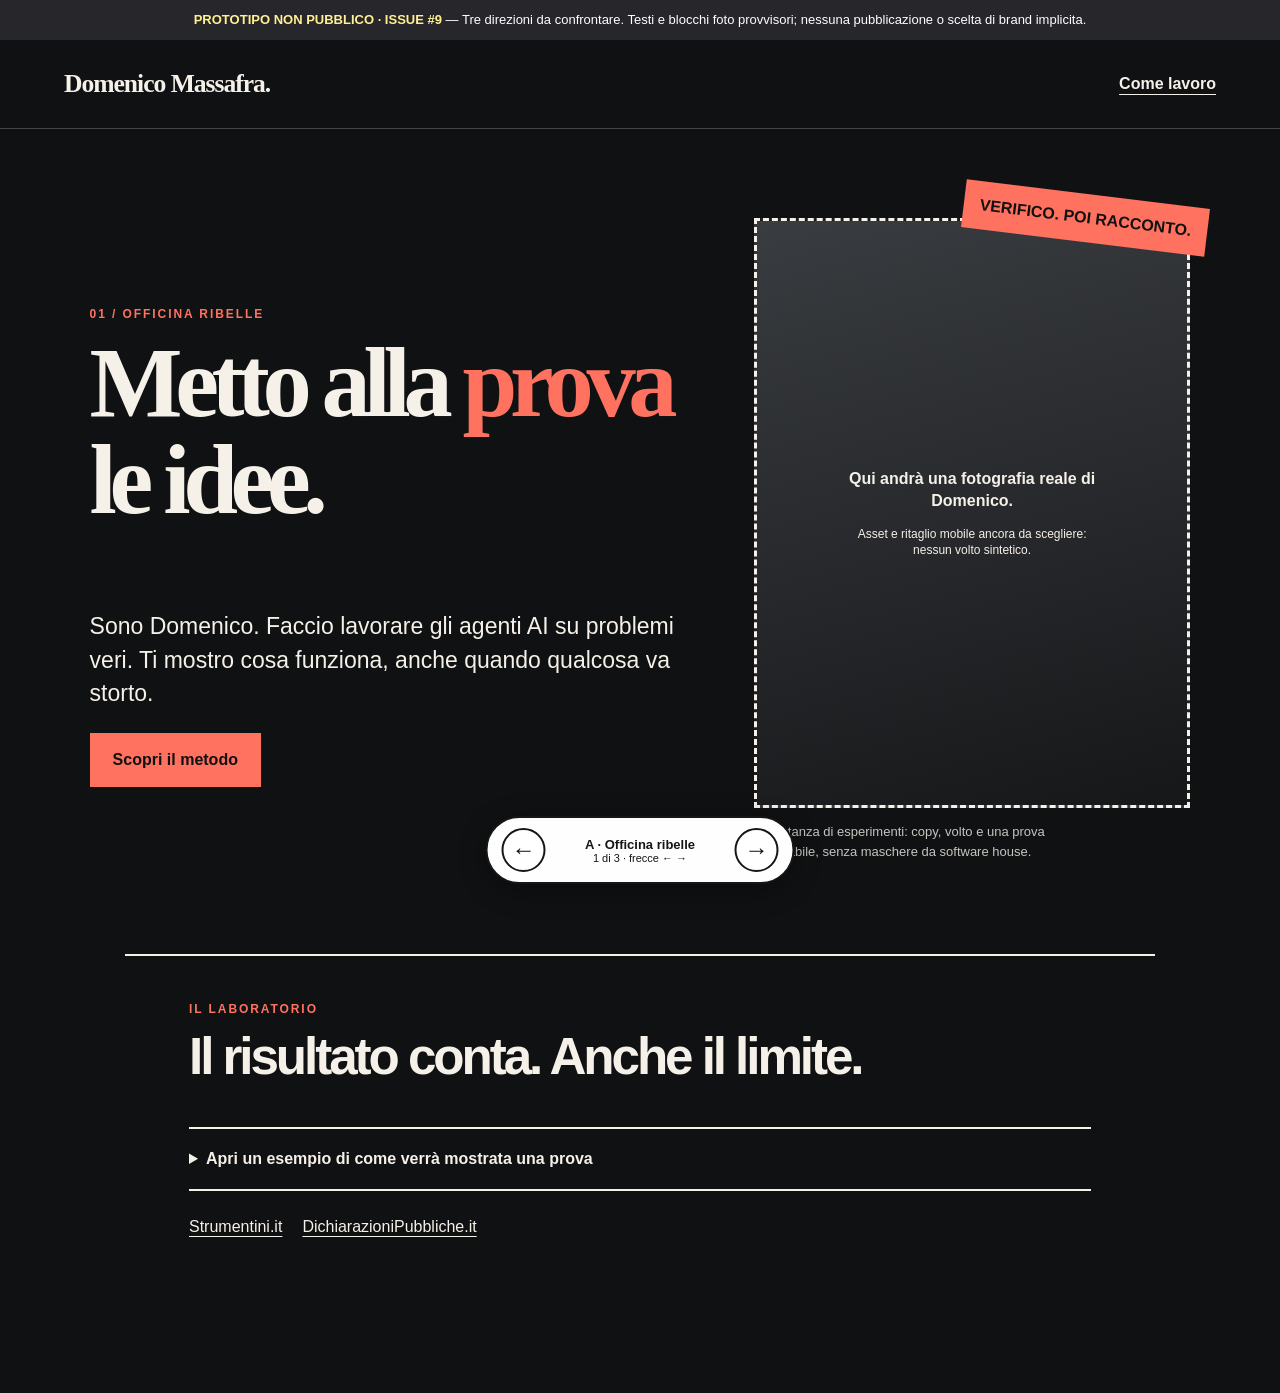
==== docs/prototypes/issue-9-creative-directions.html @ d12f65db "prototype: compare three site design directions (refs #9)" ====
<!doctype html>
<html lang="it">
<head>
  <meta charset="utf-8">
  <meta name="viewport" content="width=device-width, initial-scale=1">
  <meta name="robots" content="noindex,nofollow">
  <title>Prototipo #9 — Tre direzioni per Domenico Massafra</title>
  <!-- Three nonpublic, throwaway visual directions for issue #9; switch via ?variant=a|b|c. -->
  <style>
    *,*::before,*::after{box-sizing:border-box}
    html{scroll-behavior:smooth}
    body{margin:0;font-family:Arial,Helvetica,sans-serif;line-height:1.5}
    button,a{font:inherit}
    a{color:inherit}
    button{cursor:pointer}
    :focus-visible{outline:3px solid #1967ff;outline-offset:4px}
    [hidden]{display:none!important}
    .prototype-note{position:relative;z-index:2;padding:10px 24px;background:#26262b;color:#fff;font-size:13px;text-align:center}
    .prototype-note strong{color:#fff093}
    .prototype-note a{color:#fff;white-space:nowrap}
    .variant{min-height:100vh;padding-bottom:110px}
    .nav{display:flex;justify-content:space-between;align-items:center;gap:18px;padding:25px clamp(22px,5vw,90px)}
    .nav strong{font-size:clamp(16px,1.5vw,22px);letter-spacing:-.04em}
    .nav a{text-underline-offset:5px}
    .kicker{font-size:12px;font-weight:800;letter-spacing:.16em;text-transform:uppercase}
    h1,h2,h3,p{margin-top:0}
    h1{font-weight:900;line-height:.98;letter-spacing:-.075em}
    .intro{max-width:590px;font-size:clamp(17px,1.8vw,23px);line-height:1.45}
    .action{display:inline-flex;align-items:center;justify-content:center;min-height:48px;padding:13px 21px;border:2px solid currentColor;text-decoration:none;font-weight:800}
    .photo-slot{position:relative;min-height:320px;display:flex;align-items:center;justify-content:center;padding:32px;text-align:center;font-weight:800;line-height:1.4;border:3px dashed currentColor}
    .photo-slot span{max-width:260px}
    .photo-slot small{display:block;margin-top:13px;font-size:12px;font-weight:400}
    .proof{max-width:1030px;margin:auto;padding:44px clamp(22px,5vw,90px)}
    .proof h2{font-size:clamp(30px,4vw,62px);line-height:1.05;letter-spacing:-.06em}
    .proof details{border-top:2px solid currentColor;border-bottom:2px solid currentColor;padding:18px 0}
    .proof summary{cursor:pointer;font-weight:800}
    .proof details p{max-width:640px;margin-top:18px}
    .proof-links{display:flex;flex-wrap:wrap;gap:20px;margin-top:24px}
    .proof-links a{text-underline-offset:4px}

    /* A: an experimental workshop. A vertical proof stamp frames the real face. */
    .a{background:#101113;color:#f5f0e8}
    .a .nav{border-bottom:1px solid #444}
    .a .nav strong{font-family:Georgia,serif;font-size:clamp(20px,2vw,30px)}
    .a .nav a{font-weight:700}
    .a-hero{display:grid;grid-template-columns:minmax(0,1.1fr) minmax(290px,.8fr);gap:clamp(25px,5vw,100px);align-items:center;padding:clamp(35px,7vw,100px) clamp(22px,7vw,120px) 80px}
    .a .kicker{color:#ff725f}
    .a h1{font-family:Georgia,serif;font-size:clamp(58px,7.7vw,132px);font-weight:700}
    .a h1 em{font-style:normal;color:#ff725f}
    .a .action{background:#ff725f;color:#101113;border-color:#ff725f}
    .a-photo{position:relative}
    .a .photo-slot{height:min(60vw,590px);background:linear-gradient(165deg,#393c40,#161719);color:#f5f0e8}
    .a-stamp{position:absolute;top:-24px;right:-18px;padding:12px 16px;background:#ff725f;color:#111;transform:rotate(7deg);font-weight:900}
    .a-caption{margin-top:14px;font-size:13px;max-width:320px;color:#c7c4bf}
    .a .proof{border-top:2px solid #f5f0e8}

    /* B: readable editorial cover, asymmetric type and generous paper. */
    .b{background:#f6f1e7;color:#171c24;font-family:Georgia,'Times New Roman',serif}
    .b .nav{border-bottom:1px solid #292929}
    .b .nav strong{letter-spacing:-.04em}
    .b .kicker{font-family:Arial,Helvetica,sans-serif;color:#a42f21}
    .b-hero{display:grid;grid-template-columns:minmax(0,1.3fr) minmax(260px,.75fr);gap:clamp(24px,4vw,70px);align-items:start;padding:clamp(32px,5vw,70px) clamp(22px,6vw,110px) 100px}
    .b .b-number{font-size:clamp(80px,12vw,220px);line-height:.7;color:#aa3a2b;letter-spacing:-.08em;margin:0 0 45px}
    .b h1{font-size:clamp(58px,7vw,115px);font-weight:700;letter-spacing:-.065em}
    .b .intro{border-top:3px solid #171c24;padding-top:18px;margin-top:38px}
    .b .action{background:#171c24;color:#f6f1e7;border-color:#171c24;font-family:Arial,Helvetica,sans-serif}
    .b-photo{padding-top:20px;transform:rotate(2deg)}
    .b .photo-slot{min-height:clamp(320px,47vw,590px);background:#e0d5bf}
    .b .photo-slot::before{content:"FOTO / 01";position:absolute;left:18px;top:14px;font:800 12px Arial,sans-serif}
    .b-photo p{font:13px Arial,sans-serif;margin-top:18px}
    .b .proof{border-top:1px solid #1b2027}

    /* C: playful creator desk, with a usable text-first route. */
    .c{background:#d7ff52;color:#101112}
    .c .nav{background:#101112;color:#d7ff52}
    .c .nav strong{font-size:clamp(19px,2vw,28px);letter-spacing:-.05em;text-transform:uppercase}
    .c-hero{padding:clamp(26px,4vw,70px) clamp(20px,5vw,90px) 95px}
    .c-band{display:flex;align-items:center;justify-content:space-between;gap:15px;font-weight:800;border-bottom:3px solid #101112;padding-bottom:13px}
    .c-hero-main{display:grid;grid-template-columns:minmax(0,1fr) minmax(290px,.8fr);gap:clamp(22px,5vw,90px);align-items:center;padding-top:45px}
    .c h1{font-size:clamp(55px,7.5vw,120px);text-transform:uppercase}
    .c h1 span{display:inline-block;background:#101112;color:#d7ff52;padding:0 .08em}
    .c .intro{max-width:570px;font-weight:600}
    .c .action{background:#101112;color:#d7ff52;border-color:#101112;box-shadow:7px 7px 0 #fff}
    .c-desk{background:#151719;color:#d7ff52;padding:24px;transform:rotate(-2deg);box-shadow:12px 12px 0 #fff}
    .c .photo-slot{background:repeating-linear-gradient(-40deg,#25292c,#25292c 15px,#303537 15px,#303537 30px);min-height:350px;color:#fff}
    .c-scribble{padding:16px 4px 0;font-weight:800;font-size:14px;text-transform:uppercase}
    .c .proof{border-top:3px solid #101112}
    .c .proof summary:hover{background:#101112;color:#d7ff52}

    .switcher{position:fixed;z-index:10;left:50%;bottom:16px;transform:translateX(-50%);display:flex;align-items:center;gap:12px;padding:10px 14px;border-radius:999px;background:#fefefe;color:#161616;border:2px solid #161616;box-shadow:0 6px 28px #0005;font:700 13px Arial,sans-serif;max-width:calc(100vw - 20px)}
    .switcher button{width:44px;height:44px;border:2px solid #161616;border-radius:50%;background:#fff;color:#111;font-size:24px;line-height:1}
    .switcher output{min-width:165px;text-align:center}
    .switcher small{display:block;font-size:11px;font-weight:400}
    @media(max-width:780px){
      .nav{padding:18px 22px}.nav a{font-size:14px}
      .a-hero,.b-hero,.c-hero-main{grid-template-columns:1fr}
      .a-hero,.b-hero{padding:45px 22px 55px}
      .c-hero{padding:30px 22px 60px}
      .a .photo-slot,.b .photo-slot,.c .photo-slot{height:auto;min-height:300px}
      .b .b-number{margin-bottom:28px}
      .b-photo{transform:none}
      .c-desk{transform:none;box-shadow:7px 7px 0 #fff}
      .a-stamp{right:0}
      .proof{padding:40px 22px}
      .switcher output{min-width:124px}
    }
    @media(max-width:360px){.nav strong{max-width:160px}.switcher{gap:5px;padding:6px}.switcher output{min-width:106px;font-size:11px}.switcher button{width:39px;height:39px}}
    @media(prefers-reduced-motion:reduce){html{scroll-behavior:auto}}
  </style>
</head>
<body>
  <div class="prototype-note"><strong>PROTOTIPO NON PUBBLICO · ISSUE #9</strong> — Tre direzioni da confrontare. Testi e blocchi foto provvisori; nessuna pubblicazione o scelta di brand implicita.</div>

  <div class="variant a" data-key="a">
    <header class="nav"><strong>Domenico Massafra.</strong><a href="#a-prova">Come lavoro</a></header>
    <main>
      <section class="a-hero" aria-labelledby="a-title">
        <div><p class="kicker">01 / Officina ribelle</p><h1 id="a-title">Metto alla <em>prova</em> le idee.</h1><p class="intro">Sono Domenico. Faccio lavorare gli agenti AI su problemi veri. Ti mostro cosa funziona, anche quando qualcosa va storto.</p><a class="action" href="#a-prova">Scopri il metodo</a></div>
        <div class="a-photo"><div class="photo-slot"><span>Qui andrà una fotografia reale di Domenico.<small>Asset e ritaglio mobile ancora da scegliere: nessun volto sintetico.</small></span></div><div class="a-stamp">VERIFICO. POI RACCONTO.</div><p class="a-caption">Una stanza di esperimenti: copy, volto e una prova verificabile, senza maschere da software house.</p></div>
      </section>
      <section class="proof" id="a-prova"><p class="kicker">Il laboratorio</p><h2>Il risultato conta. Anche il limite.</h2><details><summary>Apri un esempio di come verrà mostrata una prova</summary><p><strong>Esempio di interazione, non un esperimento pubblicato.</strong> Qui compariranno input, output, controllo e limite di una prova reale, soltanto dopo verifica editoriale.</p></details><div class="proof-links"><a href="https://strumentini.it/">Strumentini.it</a><a href="https://dichiarazionipubbliche.it/">DichiarazioniPubbliche.it</a></div></section>
    </main>
  </div>

  <div class="variant b" data-key="b" hidden>
    <header class="nav"><strong>Domenico Massafra</strong><a href="#b-prova">Metodo e progetti</a></header>
    <main>
      <section class="b-hero" aria-labelledby="b-title">
        <div><p class="kicker">02 / Editoriale provocatorio</p><p class="b-number" aria-hidden="true">DM.</p><h1 id="b-title">Metto alla prova le idee.</h1><p class="intro">Sono Domenico. Faccio lavorare gli agenti AI su problemi veri. Ti mostro cosa funziona, anche quando qualcosa va storto.</p><a class="action" href="#b-prova">Scopri il metodo</a></div>
        <div class="b-photo"><div class="photo-slot"><span>Qui andrà una fotografia reale di Domenico.<small>Asset e ritaglio mobile ancora da scegliere: nessun volto sintetico.</small></span></div><p>Persona prima della tecnologia. Una copertina editoriale che parla a chi lavora.</p></div>
      </section>
      <section class="proof" id="b-prova"><p class="kicker">La verifica è parte del racconto</p><h2>Il risultato conta. Anche il limite.</h2><details><summary>Apri un esempio di come verrà mostrata una prova</summary><p><strong>Esempio di interazione, non un esperimento pubblicato.</strong> Qui compariranno input, output, controllo e limite di una prova reale, soltanto dopo verifica editoriale.</p></details><div class="proof-links"><a href="https://strumentini.it/">Strumentini.it</a><a href="https://dichiarazionipubbliche.it/">DichiarazioniPubbliche.it</a></div></section>
    </main>
  </div>

  <div class="variant c" data-key="c" hidden>
    <header class="nav"><strong>Domenico / In prova</strong><a href="#c-prova">Apri il laboratorio</a></header>
    <main>
      <section class="c-hero" aria-labelledby="c-title">
        <div class="c-band"><span>03 / PLAYGROUND DA CREATOR</span><span>IDEA → PROVA → VERDETTO</span></div>
        <div class="c-hero-main"><div><h1 id="c-title">Metto alla <span>prova</span> le idee.</h1><p class="intro">Sono Domenico. Faccio lavorare gli agenti AI su problemi veri. Ti mostro cosa funziona, anche quando qualcosa va storto.</p><a class="action" href="#c-prova">Scopri il metodo</a></div><div class="c-desk"><div class="photo-slot"><span>Qui andrà una fotografia reale di Domenico.<small>Asset e ritaglio mobile ancora da scegliere: nessun volto sintetico.</small></span></div><div class="c-scribble">Non fidarti della demo. Apri la prova.</div></div></div>
      </section>
      <section class="proof" id="c-prova"><p class="kicker">Esperimenti da toccare</p><h2>Il risultato conta. Anche il limite.</h2><details><summary>Apri un esempio di come verrà mostrata una prova</summary><p><strong>Esempio di interazione, non un esperimento pubblicato.</strong> Qui compariranno input, output, controllo e limite di una prova reale, soltanto dopo verifica editoriale.</p></details><div class="proof-links"><a href="https://strumentini.it/">Strumentini.it</a><a href="https://dichiarazionipubbliche.it/">DichiarazioniPubbliche.it</a></div></section>
    </main>
  </div>

  <nav class="switcher" aria-label="Confronta le tre varianti del prototipo">
    <button type="button" id="prev" aria-label="Variante precedente">←</button>
    <output id="variant-label" aria-live="polite">A · Officina ribelle<small>1 di 3 · frecce ← →</small></output>
    <button type="button" id="next" aria-label="Variante successiva">→</button>
  </nav>
  <script>
    const variants = [['a','Officina ribelle'], ['b','Editoriale provocatorio'], ['c','Playground da creator']];
    const panels = [...document.querySelectorAll('.variant')];
    const label = document.querySelector('#variant-label');
    let current = 0;
    function choose(index) {
      current = (index + variants.length) % variants.length;
      const [key, title] = variants[current];
      panels.forEach(panel => { panel.hidden = panel.dataset.key !== key; });
      label.replaceChildren(document.createTextNode(`${key.toUpperCase()} · ${title}`));
      const small = document.createElement('small');
      small.textContent = `${current+1} di 3 · frecce ← →`;
      label.append(small);
      const url = new URL(location.href);
      url.searchParams.set('variant', key);
      history.replaceState(null, '', url);
      window.scrollTo({top: 0, behavior: 'instant'});
    }
    document.querySelector('#prev').addEventListener('click', () => choose(current-1));
    document.querySelector('#next').addEventListener('click', () => choose(current+1));
    document.addEventListener('keydown', event => {
      if (event.altKey || event.ctrlKey || event.metaKey || ['INPUT','TEXTAREA','SELECT'].includes(document.activeElement.tagName) || document.activeElement.isContentEditable) return;
      if (event.key === 'ArrowLeft' || event.key === 'ArrowRight') { event.preventDefault(); choose(current + (event.key === 'ArrowRight' ? 1 : -1)); }
    });
    const initial = new URLSearchParams(location.search).get('variant');
    choose(Math.max(0, variants.findIndex(([key]) => key === initial)));
  </script>
</body>
</html>
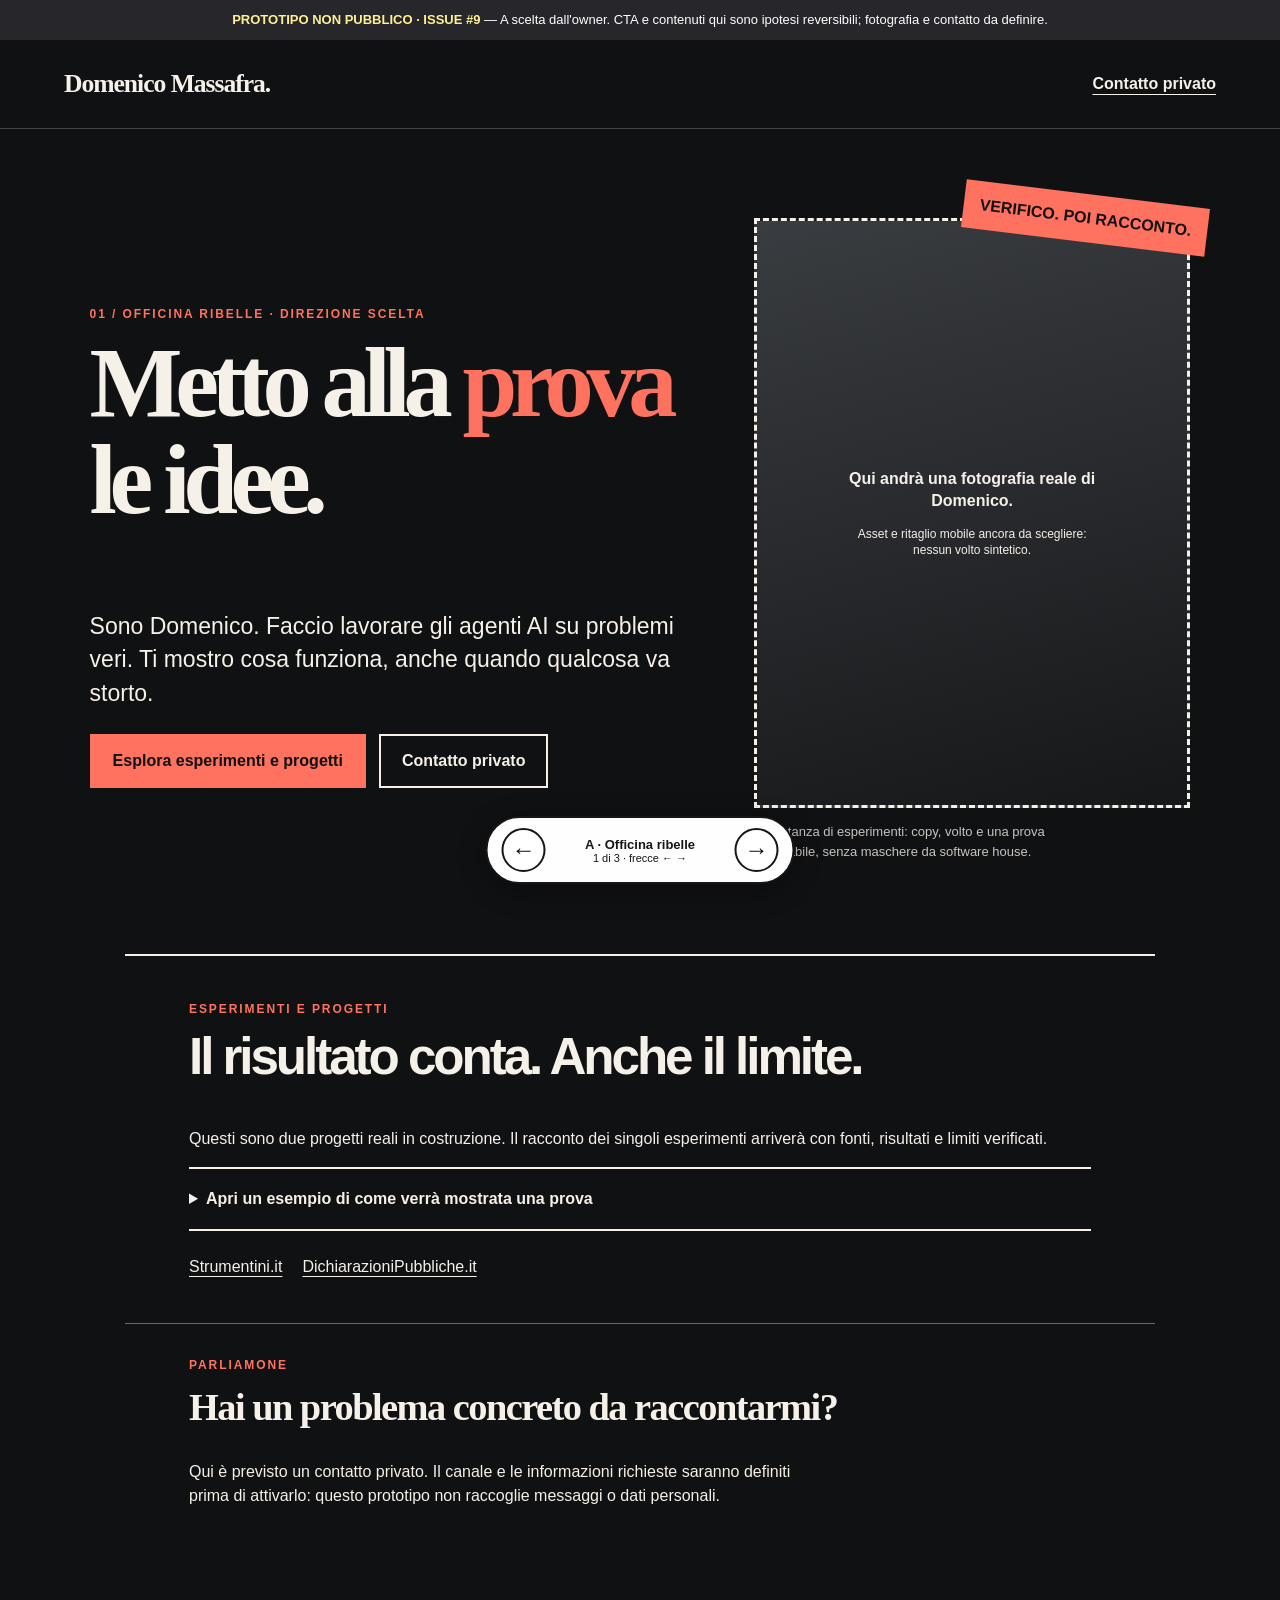
==== commit fa1b5929: "prototype: prioritize experiments and private contact for chosen A (refs #9)" ====
--- a/docs/prototypes/issue-9-creative-directions.html
+++ b/docs/prototypes/issue-9-creative-directions.html
@@ -48,6 +48,11 @@
     .a h1{font-family:Georgia,serif;font-size:clamp(58px,7.7vw,132px);font-weight:700}
     .a h1 em{font-style:normal;color:#ff725f}
     .a .action{background:#ff725f;color:#101113;border-color:#ff725f}
+    .a-actions{display:flex;flex-wrap:wrap;align-items:center;gap:13px;margin-top:24px}
+    .a .action-secondary{background:transparent;color:#f5f0e8;border-color:#f5f0e8}
+    .a-contact{max-width:1030px;margin:0 auto;padding:32px clamp(22px,5vw,90px) 60px;border-top:1px solid #666}
+    .a-contact h2{font:700 clamp(28px,3vw,42px)/1.1 Georgia,serif;letter-spacing:-.04em}
+    .a-contact p{max-width:630px}
     .a-photo{position:relative}
     .a .photo-slot{height:min(60vw,590px);background:linear-gradient(165deg,#393c40,#161719);color:#f5f0e8}
     .a-stamp{position:absolute;top:-24px;right:-18px;padding:12px 16px;background:#ff725f;color:#111;transform:rotate(7deg);font-weight:900}
@@ -101,6 +106,12 @@
       .b-photo{transform:none}
       .c-desk{transform:none;box-shadow:7px 7px 0 #fff}
       .a-stamp{right:0}
+      .a-hero{display:flex;flex-direction:column;align-items:stretch;gap:23px}
+      .a-hero .a-photo{order:-1}
+      .a-hero .a-photo .photo-slot{height:190px;min-height:190px}
+      .a-hero .a-stamp{top:-12px;padding:8px 10px;font-size:11px}
+      .a-hero h1{font-size:clamp(43px,10vw,72px)}
+      .a-hero .intro{font-size:17px}
       .proof{padding:40px 22px}
       .switcher output{min-width:124px}
     }
@@ -109,16 +120,17 @@
   </style>
 </head>
 <body>
-  <div class="prototype-note"><strong>PROTOTIPO NON PUBBLICO · ISSUE #9</strong> — Tre direzioni da confrontare. Testi e blocchi foto provvisori; nessuna pubblicazione o scelta di brand implicita.</div>
+  <div class="prototype-note"><strong>PROTOTIPO NON PUBBLICO · ISSUE #9</strong> — A scelta dall'owner. CTA e contenuti qui sono ipotesi reversibili; fotografia e contatto da definire.</div>
 
   <div class="variant a" data-key="a">
-    <header class="nav"><strong>Domenico Massafra.</strong><a href="#a-prova">Come lavoro</a></header>
+    <header class="nav"><strong>Domenico Massafra.</strong><a href="#a-contatto">Contatto privato</a></header>
     <main>
       <section class="a-hero" aria-labelledby="a-title">
-        <div><p class="kicker">01 / Officina ribelle</p><h1 id="a-title">Metto alla <em>prova</em> le idee.</h1><p class="intro">Sono Domenico. Faccio lavorare gli agenti AI su problemi veri. Ti mostro cosa funziona, anche quando qualcosa va storto.</p><a class="action" href="#a-prova">Scopri il metodo</a></div>
+        <div><p class="kicker">01 / Officina ribelle · direzione scelta</p><h1 id="a-title">Metto alla <em>prova</em> le idee.</h1><p class="intro">Sono Domenico. Faccio lavorare gli agenti AI su problemi veri. Ti mostro cosa funziona, anche quando qualcosa va storto.</p><div class="a-actions"><a class="action" href="#a-prova">Esplora esperimenti e progetti</a><a class="action action-secondary" href="#a-contatto">Contatto privato</a></div></div>
         <div class="a-photo"><div class="photo-slot"><span>Qui andrà una fotografia reale di Domenico.<small>Asset e ritaglio mobile ancora da scegliere: nessun volto sintetico.</small></span></div><div class="a-stamp">VERIFICO. POI RACCONTO.</div><p class="a-caption">Una stanza di esperimenti: copy, volto e una prova verificabile, senza maschere da software house.</p></div>
       </section>
-      <section class="proof" id="a-prova"><p class="kicker">Il laboratorio</p><h2>Il risultato conta. Anche il limite.</h2><details><summary>Apri un esempio di come verrà mostrata una prova</summary><p><strong>Esempio di interazione, non un esperimento pubblicato.</strong> Qui compariranno input, output, controllo e limite di una prova reale, soltanto dopo verifica editoriale.</p></details><div class="proof-links"><a href="https://strumentini.it/">Strumentini.it</a><a href="https://dichiarazionipubbliche.it/">DichiarazioniPubbliche.it</a></div></section>
+      <section class="proof" id="a-prova"><p class="kicker">Esperimenti e progetti</p><h2>Il risultato conta. Anche il limite.</h2><p>Questi sono due progetti reali in costruzione. Il racconto dei singoli esperimenti arriverà con fonti, risultati e limiti verificati.</p><details><summary>Apri un esempio di come verrà mostrata una prova</summary><p><strong>Esempio di interazione, non un esperimento pubblicato.</strong> Qui compariranno input, output, controllo e limite di una prova reale, soltanto dopo verifica editoriale.</p></details><div class="proof-links"><a href="https://strumentini.it/">Strumentini.it</a><a href="https://dichiarazionipubbliche.it/">DichiarazioniPubbliche.it</a></div></section>
+      <section class="a-contact" id="a-contatto"><p class="kicker">Parliamone</p><h2>Hai un problema concreto da raccontarmi?</h2><p>Qui è previsto un contatto privato. Il canale e le informazioni richieste saranno definiti prima di attivarlo: questo prototipo non raccoglie messaggi o dati personali.</p></section>
     </main>
   </div>
 
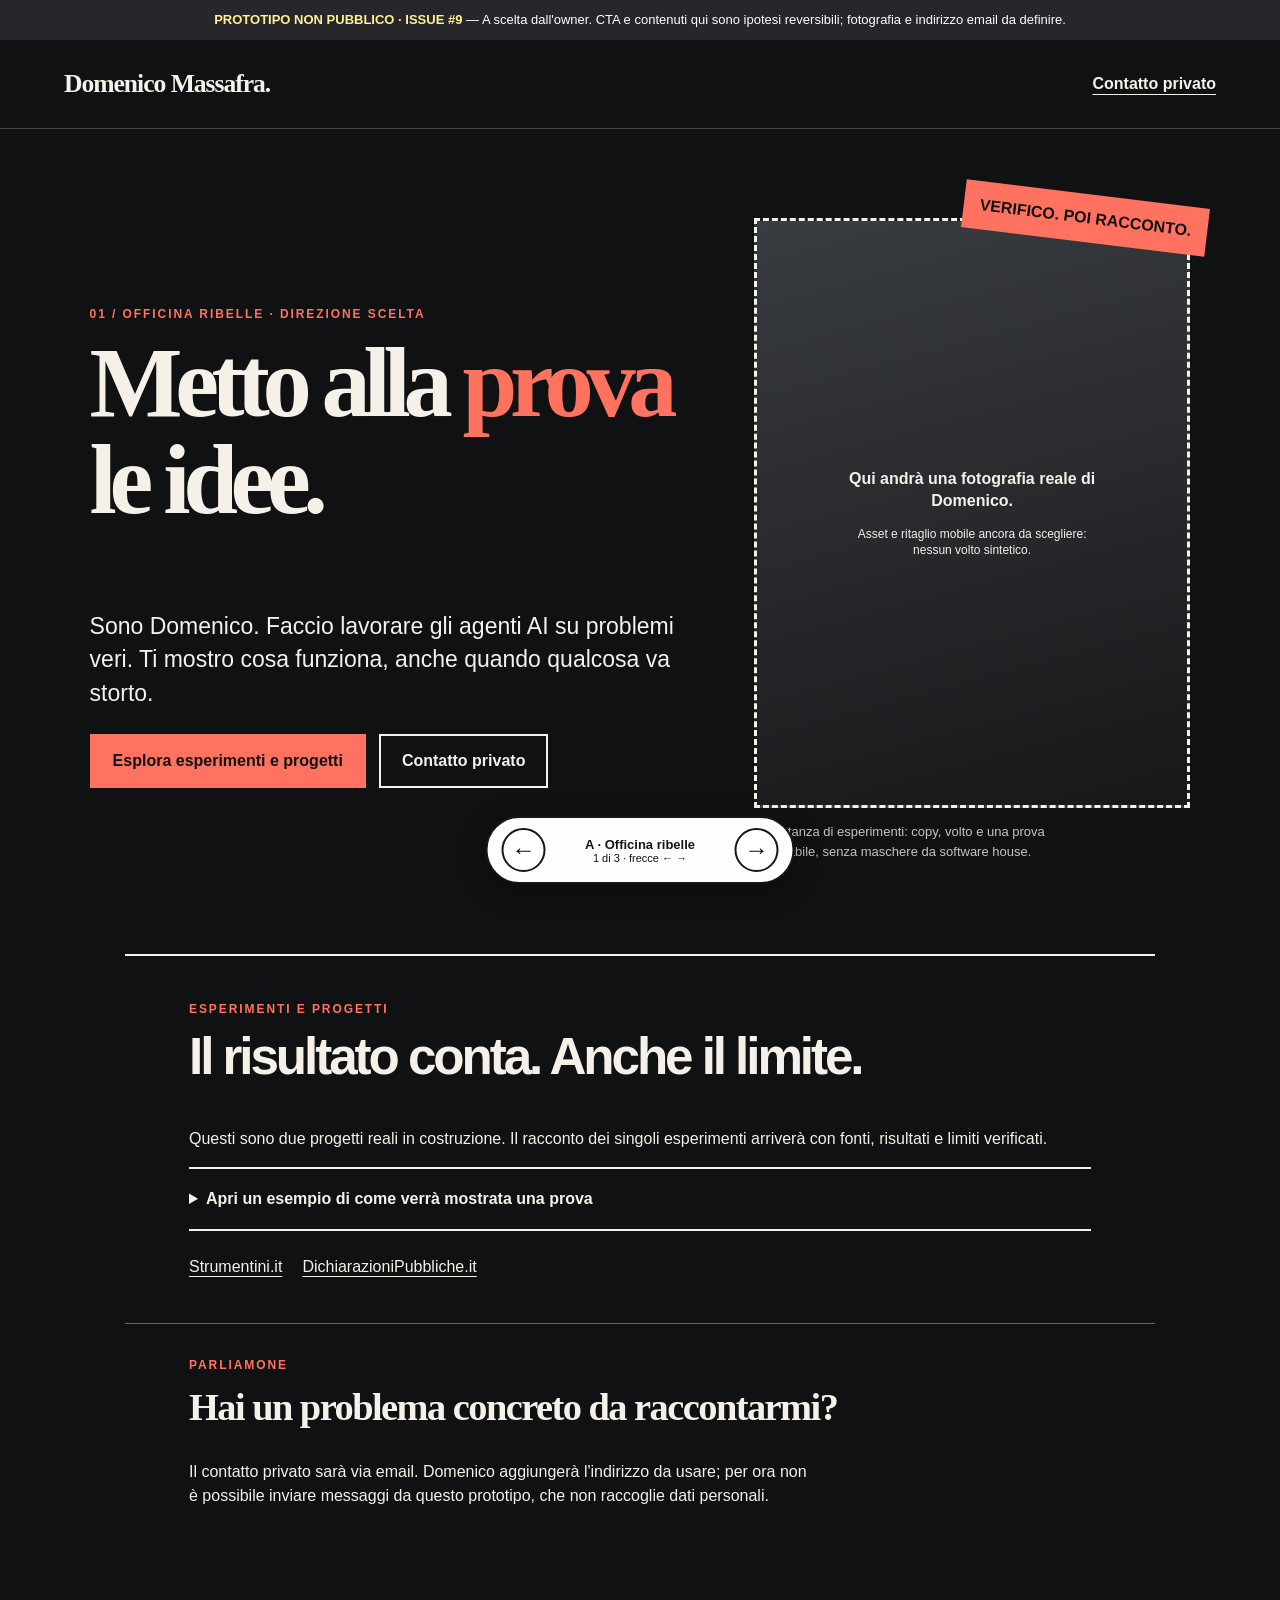
==== commit a0661b61: "prototype: record owner email contact choice (refs #9)" ====
--- a/docs/prototypes/issue-9-creative-directions.html
+++ b/docs/prototypes/issue-9-creative-directions.html
@@ -120,7 +120,7 @@
   </style>
 </head>
 <body>
-  <div class="prototype-note"><strong>PROTOTIPO NON PUBBLICO · ISSUE #9</strong> — A scelta dall'owner. CTA e contenuti qui sono ipotesi reversibili; fotografia e contatto da definire.</div>
+  <div class="prototype-note"><strong>PROTOTIPO NON PUBBLICO · ISSUE #9</strong> — A scelta dall'owner. CTA e contenuti qui sono ipotesi reversibili; fotografia e indirizzo email da definire.</div>
 
   <div class="variant a" data-key="a">
     <header class="nav"><strong>Domenico Massafra.</strong><a href="#a-contatto">Contatto privato</a></header>
@@ -130,7 +130,7 @@
         <div class="a-photo"><div class="photo-slot"><span>Qui andrà una fotografia reale di Domenico.<small>Asset e ritaglio mobile ancora da scegliere: nessun volto sintetico.</small></span></div><div class="a-stamp">VERIFICO. POI RACCONTO.</div><p class="a-caption">Una stanza di esperimenti: copy, volto e una prova verificabile, senza maschere da software house.</p></div>
       </section>
       <section class="proof" id="a-prova"><p class="kicker">Esperimenti e progetti</p><h2>Il risultato conta. Anche il limite.</h2><p>Questi sono due progetti reali in costruzione. Il racconto dei singoli esperimenti arriverà con fonti, risultati e limiti verificati.</p><details><summary>Apri un esempio di come verrà mostrata una prova</summary><p><strong>Esempio di interazione, non un esperimento pubblicato.</strong> Qui compariranno input, output, controllo e limite di una prova reale, soltanto dopo verifica editoriale.</p></details><div class="proof-links"><a href="https://strumentini.it/">Strumentini.it</a><a href="https://dichiarazionipubbliche.it/">DichiarazioniPubbliche.it</a></div></section>
-      <section class="a-contact" id="a-contatto"><p class="kicker">Parliamone</p><h2>Hai un problema concreto da raccontarmi?</h2><p>Qui è previsto un contatto privato. Il canale e le informazioni richieste saranno definiti prima di attivarlo: questo prototipo non raccoglie messaggi o dati personali.</p></section>
+      <section class="a-contact" id="a-contatto"><p class="kicker">Parliamone</p><h2>Hai un problema concreto da raccontarmi?</h2><p>Il contatto privato sarà via email. Domenico aggiungerà l'indirizzo da usare; per ora non è possibile inviare messaggi da questo prototipo, che non raccoglie dati personali.</p></section>
     </main>
   </div>
 
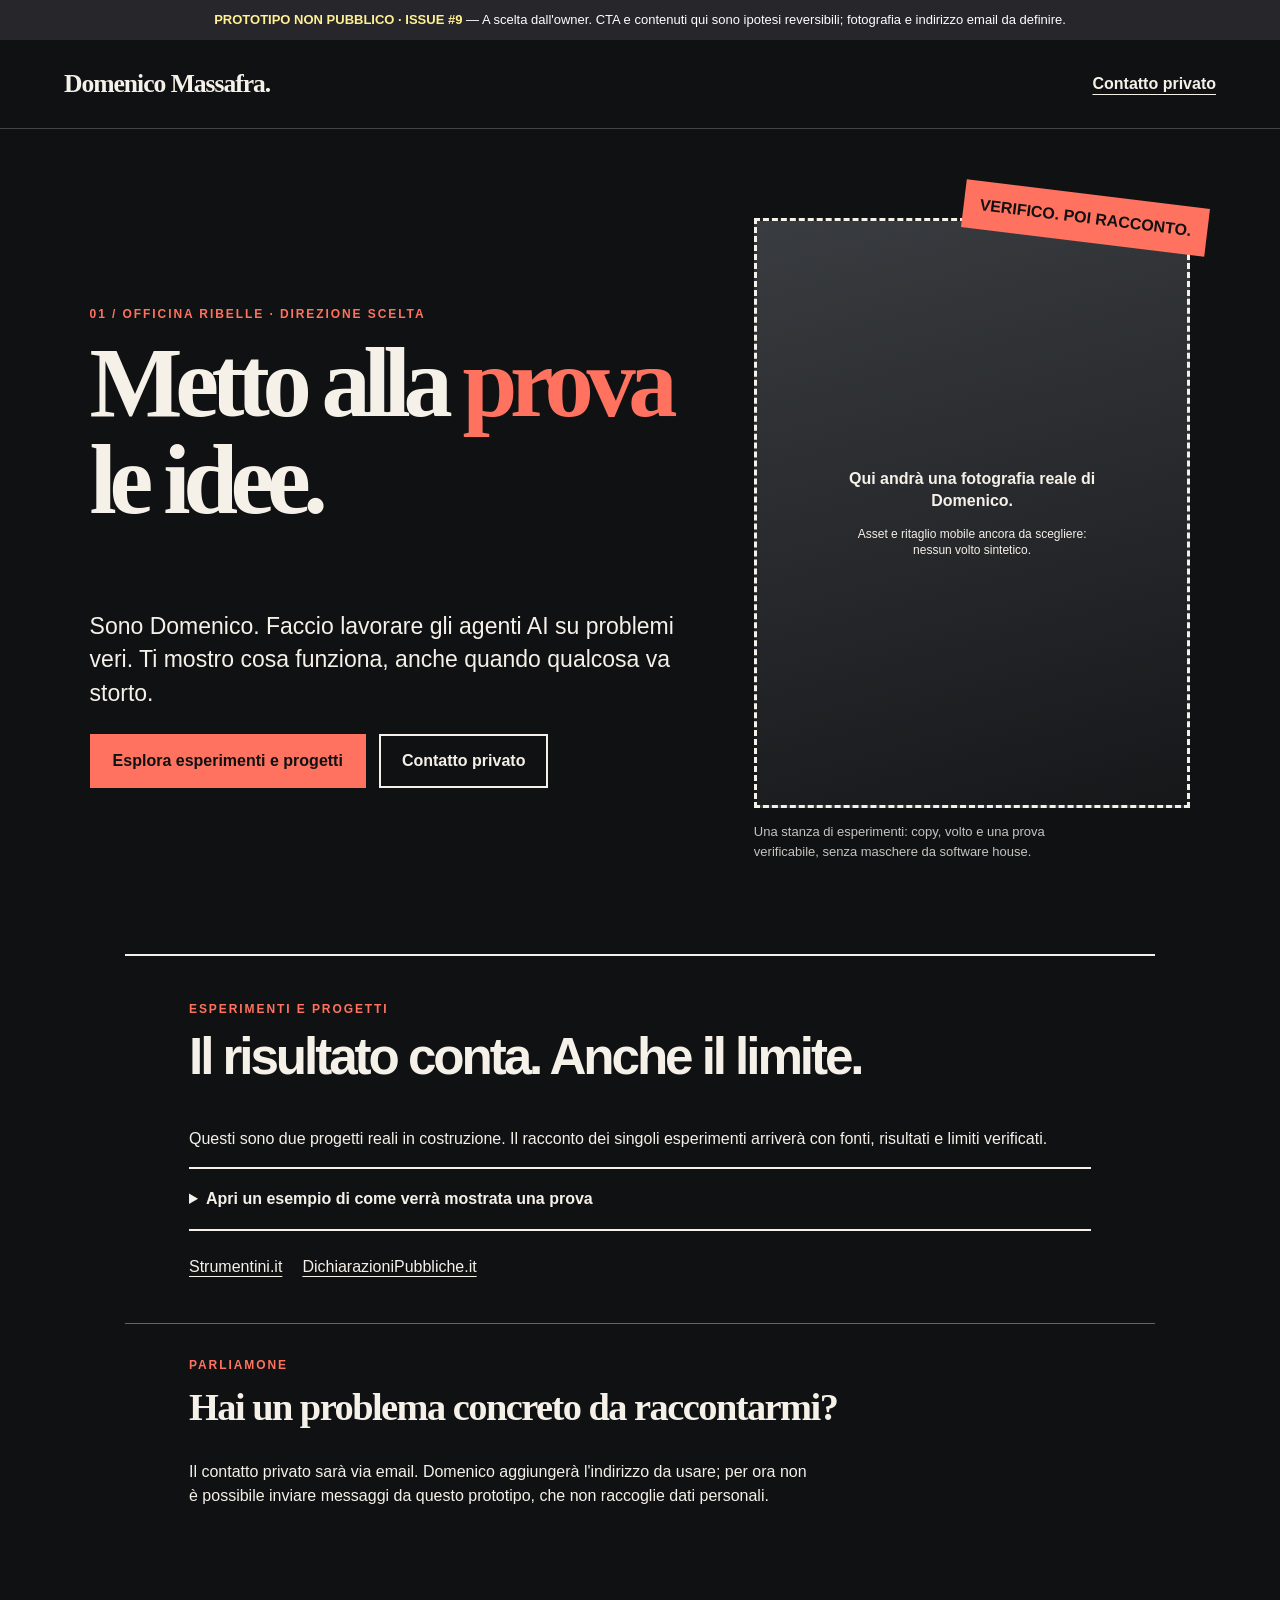
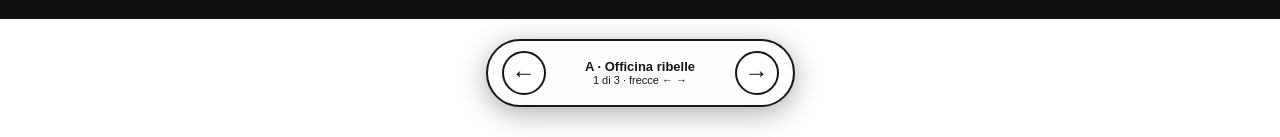
==== commit b5eaf7dd: "prototype: keep selected A hero and CTAs visible on narrow mobile (refs #9)" ====
--- a/docs/prototypes/issue-9-creative-directions.html
+++ b/docs/prototypes/issue-9-creative-directions.html
@@ -18,7 +18,7 @@
     .prototype-note{position:relative;z-index:2;padding:10px 24px;background:#26262b;color:#fff;font-size:13px;text-align:center}
     .prototype-note strong{color:#fff093}
     .prototype-note a{color:#fff;white-space:nowrap}
-    .variant{min-height:100vh;padding-bottom:110px}
+    .variant{min-height:100vh;padding-bottom:35px}
     .nav{display:flex;justify-content:space-between;align-items:center;gap:18px;padding:25px clamp(22px,5vw,90px)}
     .nav strong{font-size:clamp(16px,1.5vw,22px);letter-spacing:-.04em}
     .nav a{text-underline-offset:5px}
@@ -92,23 +92,26 @@
     .c .proof{border-top:3px solid #101112}
     .c .proof summary:hover{background:#101112;color:#d7ff52}
 
-    .switcher{position:fixed;z-index:10;left:50%;bottom:16px;transform:translateX(-50%);display:flex;align-items:center;gap:12px;padding:10px 14px;border-radius:999px;background:#fefefe;color:#161616;border:2px solid #161616;box-shadow:0 6px 28px #0005;font:700 13px Arial,sans-serif;max-width:calc(100vw - 20px)}
+    .switcher{position:relative;display:flex;align-items:center;gap:12px;width:max-content;margin:20px auto 30px;padding:10px 14px;border-radius:999px;background:#fefefe;color:#161616;border:2px solid #161616;box-shadow:0 6px 28px #0005;font:700 13px Arial,sans-serif;max-width:calc(100vw - 20px)}
     .switcher button{width:44px;height:44px;border:2px solid #161616;border-radius:50%;background:#fff;color:#111;font-size:24px;line-height:1}
     .switcher output{min-width:165px;text-align:center}
     .switcher small{display:block;font-size:11px;font-weight:400}
     @media(max-width:780px){
+      .prototype-note{padding:7px 12px}
+      .prototype-details{display:none}
       .nav{padding:18px 22px}.nav a{font-size:14px}
       .a-hero,.b-hero,.c-hero-main{grid-template-columns:1fr}
-      .a-hero,.b-hero{padding:45px 22px 55px}
+      .a-hero,.b-hero{padding:24px 22px 40px}
       .c-hero{padding:30px 22px 60px}
       .a .photo-slot,.b .photo-slot,.c .photo-slot{height:auto;min-height:300px}
       .b .b-number{margin-bottom:28px}
       .b-photo{transform:none}
       .c-desk{transform:none;box-shadow:7px 7px 0 #fff}
       .a-stamp{right:0}
-      .a-hero{display:flex;flex-direction:column;align-items:stretch;gap:23px}
+      .a-hero{display:flex;flex-direction:column;align-items:stretch;gap:16px}
       .a-hero .a-photo{order:-1}
-      .a-hero .a-photo .photo-slot{height:190px;min-height:190px}
+      .a-hero .a-photo .photo-slot{height:140px;min-height:140px;padding:14px}
+      .a-hero .a-photo .photo-slot small,.a-hero .a-caption{display:none}
       .a-hero .a-stamp{top:-12px;padding:8px 10px;font-size:11px}
       .a-hero h1{font-size:clamp(43px,10vw,72px)}
       .a-hero .intro{font-size:17px}
@@ -120,7 +123,7 @@
   </style>
 </head>
 <body>
-  <div class="prototype-note"><strong>PROTOTIPO NON PUBBLICO · ISSUE #9</strong> — A scelta dall'owner. CTA e contenuti qui sono ipotesi reversibili; fotografia e indirizzo email da definire.</div>
+  <div class="prototype-note"><strong>PROTOTIPO NON PUBBLICO · ISSUE #9</strong><span class="prototype-details"> — A scelta dall'owner. CTA e contenuti qui sono ipotesi reversibili; fotografia e indirizzo email da definire.</span></div>
 
   <div class="variant a" data-key="a">
     <header class="nav"><strong>Domenico Massafra.</strong><a href="#a-contatto">Contatto privato</a></header>
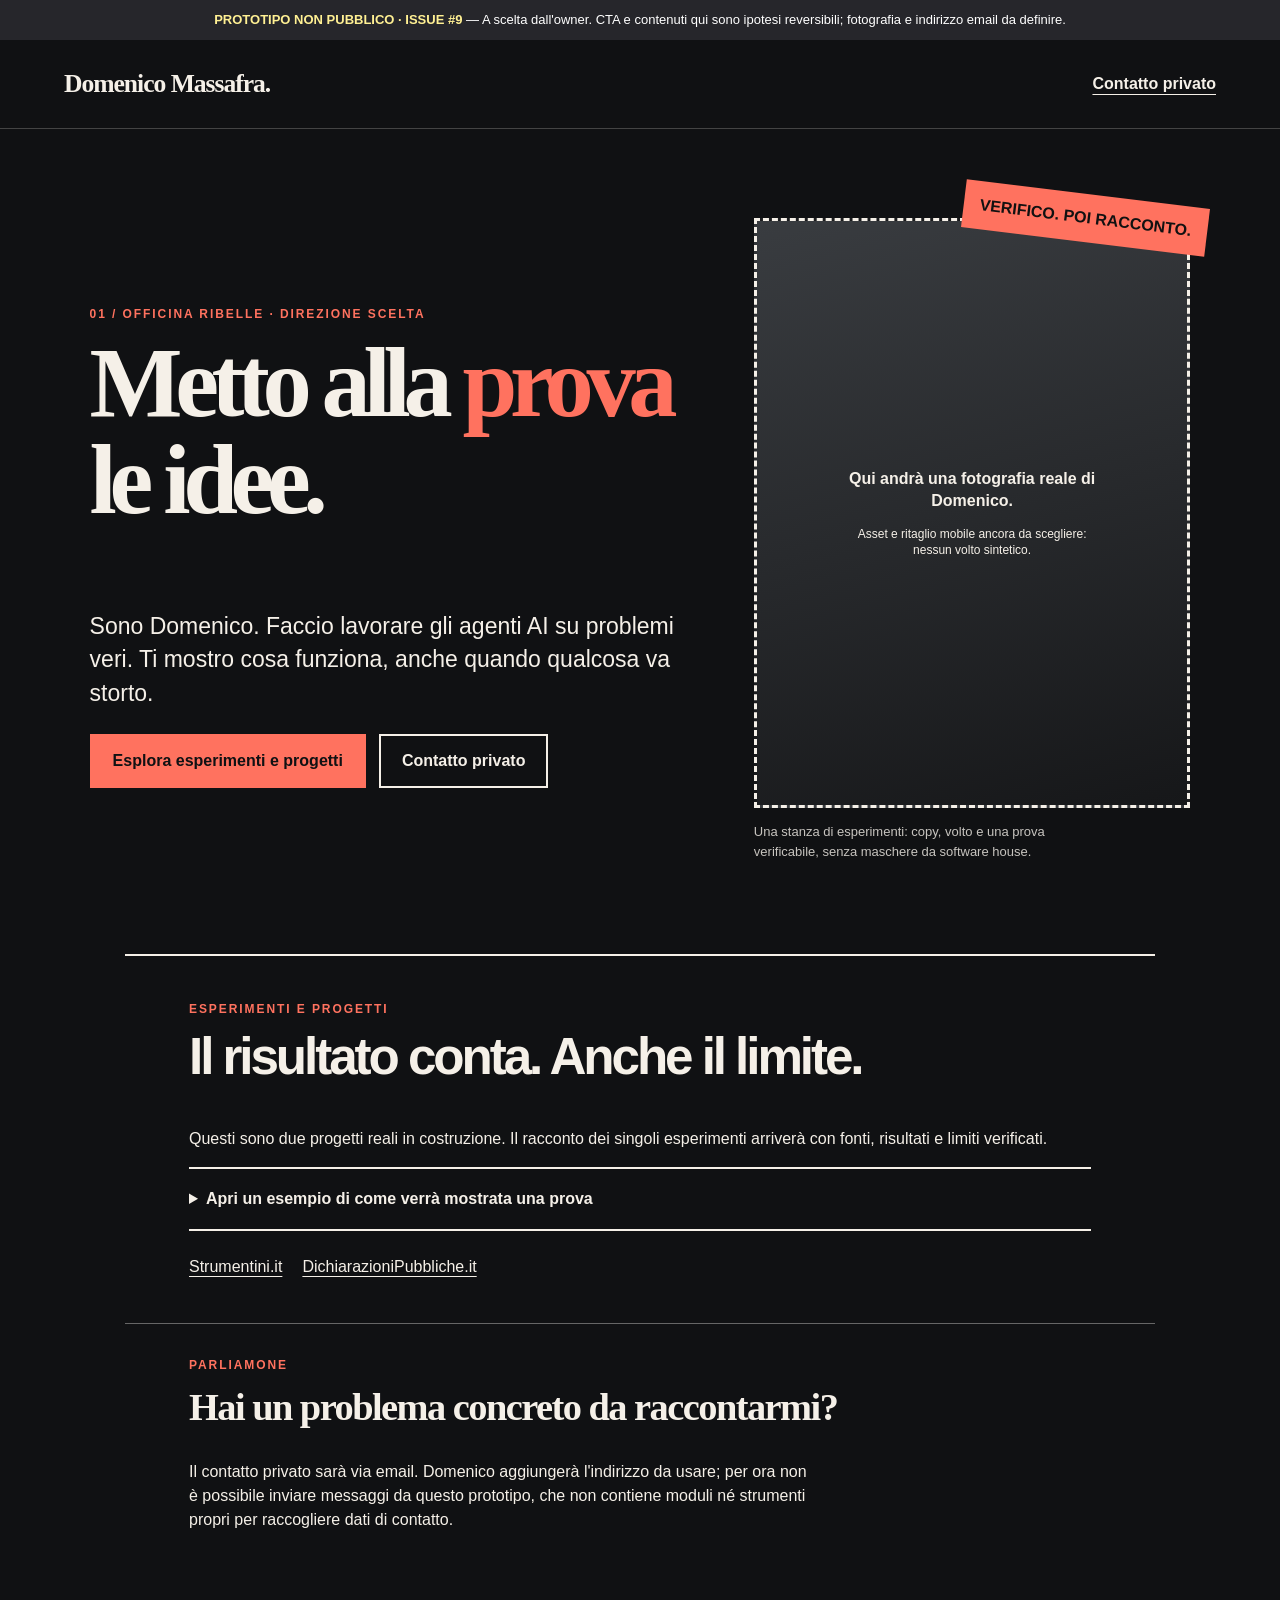
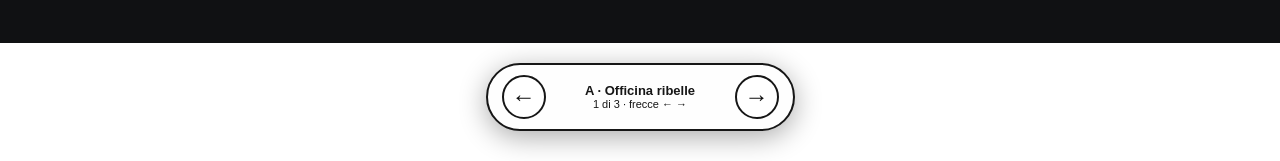
==== commit 8b6985e7: "prototype: qualify contact data claim (refs #9)" ====
--- a/docs/prototypes/issue-9-creative-directions.html
+++ b/docs/prototypes/issue-9-creative-directions.html
@@ -133,7 +133,7 @@
         <div class="a-photo"><div class="photo-slot"><span>Qui andrà una fotografia reale di Domenico.<small>Asset e ritaglio mobile ancora da scegliere: nessun volto sintetico.</small></span></div><div class="a-stamp">VERIFICO. POI RACCONTO.</div><p class="a-caption">Una stanza di esperimenti: copy, volto e una prova verificabile, senza maschere da software house.</p></div>
       </section>
       <section class="proof" id="a-prova"><p class="kicker">Esperimenti e progetti</p><h2>Il risultato conta. Anche il limite.</h2><p>Questi sono due progetti reali in costruzione. Il racconto dei singoli esperimenti arriverà con fonti, risultati e limiti verificati.</p><details><summary>Apri un esempio di come verrà mostrata una prova</summary><p><strong>Esempio di interazione, non un esperimento pubblicato.</strong> Qui compariranno input, output, controllo e limite di una prova reale, soltanto dopo verifica editoriale.</p></details><div class="proof-links"><a href="https://strumentini.it/">Strumentini.it</a><a href="https://dichiarazionipubbliche.it/">DichiarazioniPubbliche.it</a></div></section>
-      <section class="a-contact" id="a-contatto"><p class="kicker">Parliamone</p><h2>Hai un problema concreto da raccontarmi?</h2><p>Il contatto privato sarà via email. Domenico aggiungerà l'indirizzo da usare; per ora non è possibile inviare messaggi da questo prototipo, che non raccoglie dati personali.</p></section>
+      <section class="a-contact" id="a-contatto"><p class="kicker">Parliamone</p><h2>Hai un problema concreto da raccontarmi?</h2><p>Il contatto privato sarà via email. Domenico aggiungerà l'indirizzo da usare; per ora non è possibile inviare messaggi da questo prototipo, che non contiene moduli né strumenti propri per raccogliere dati di contatto.</p></section>
     </main>
   </div>
 
@@ -179,13 +179,14 @@
       label.append(small);
       const url = new URL(location.href);
       url.searchParams.set('variant', key);
+      if (url.hash && !url.hash.startsWith(`#${key}-`)) url.hash = '';
       history.replaceState(null, '', url);
       window.scrollTo({top: 0, behavior: 'instant'});
     }
     document.querySelector('#prev').addEventListener('click', () => choose(current-1));
     document.querySelector('#next').addEventListener('click', () => choose(current+1));
-    document.addEventListener('keydown', event => {
-      if (event.altKey || event.ctrlKey || event.metaKey || ['INPUT','TEXTAREA','SELECT'].includes(document.activeElement.tagName) || document.activeElement.isContentEditable) return;
+    document.querySelector('.switcher').addEventListener('keydown', event => {
+      if (event.altKey || event.ctrlKey || event.metaKey) return;
       if (event.key === 'ArrowLeft' || event.key === 'ArrowRight') { event.preventDefault(); choose(current + (event.key === 'ArrowRight' ? 1 : -1)); }
     });
     const initial = new URLSearchParams(location.search).get('variant');
